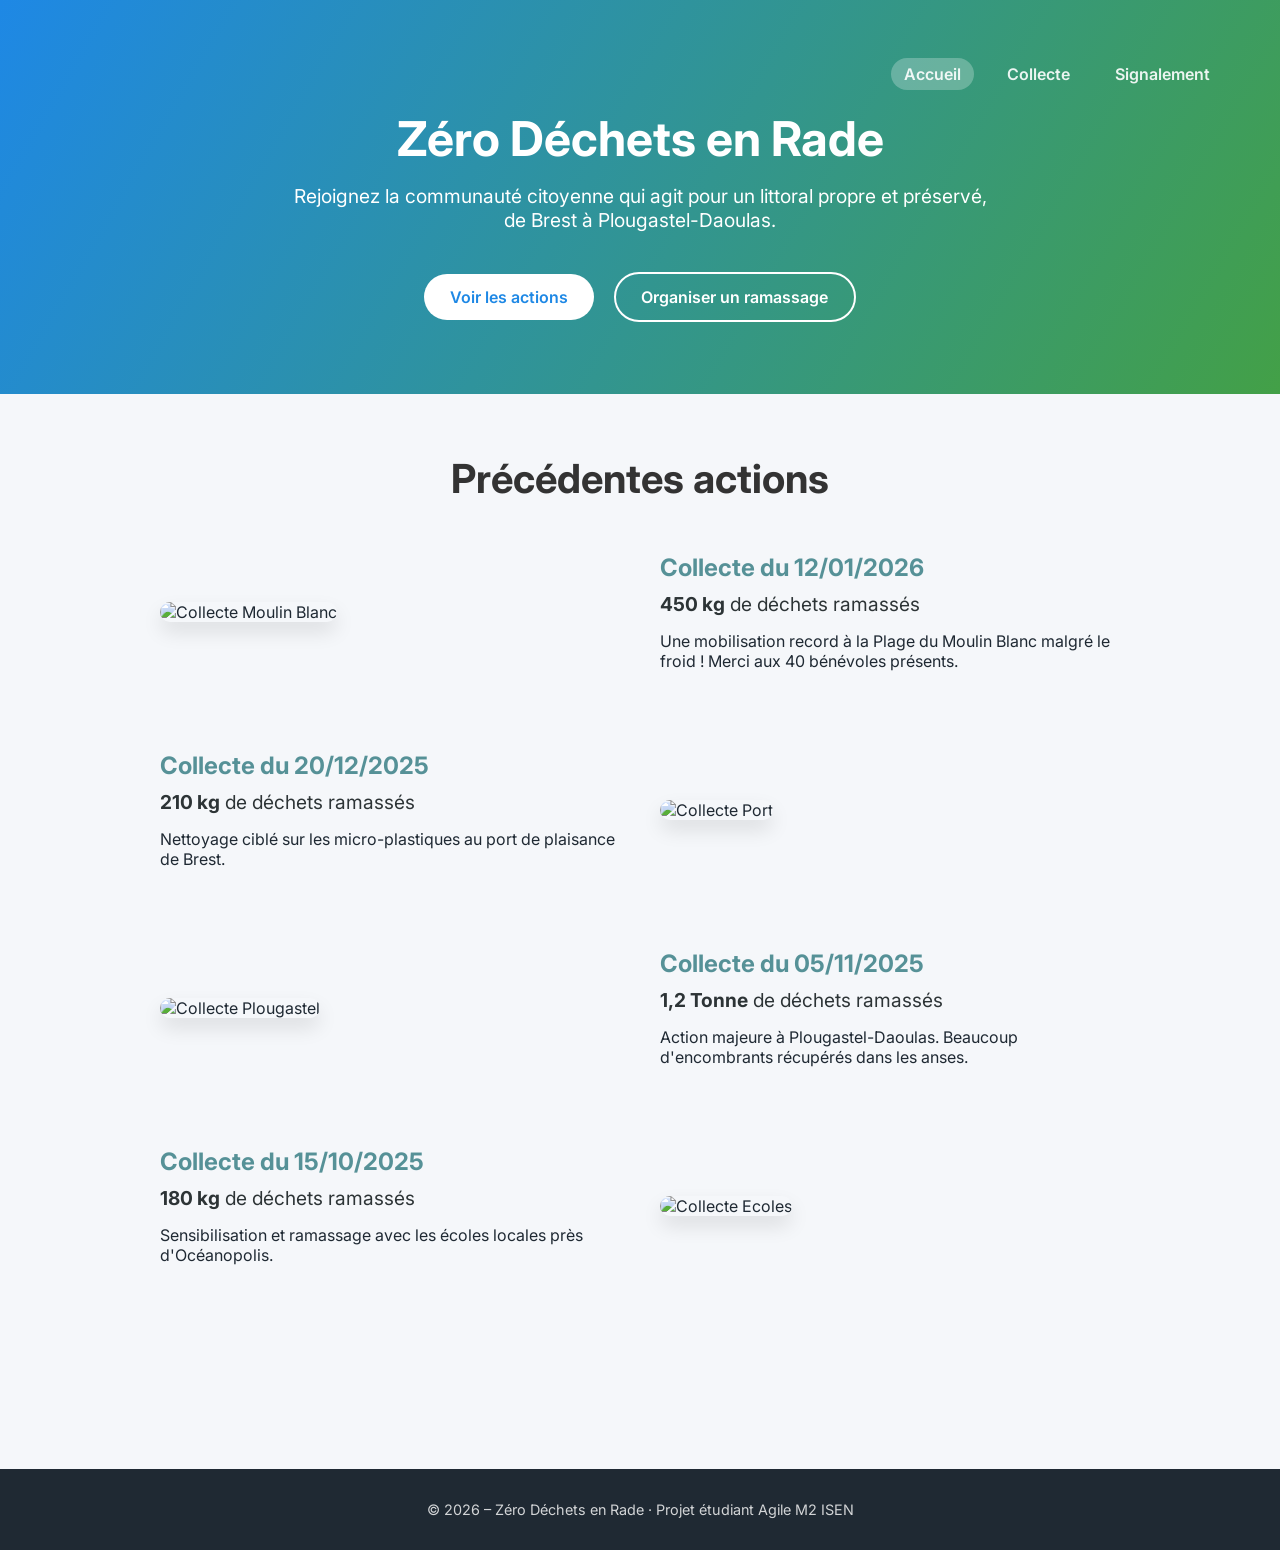
==== actions_precedentes.html @ 159dbde4 "Ajout Backend + Page actions précédentes" ====
<!DOCTYPE html>
<html lang="fr">
<head> 
  <meta charset="UTF-8" />
  <meta name="viewport" content="width=device-width, initial-scale=1.0" />
  <title>Zéro Déchets en Rade</title>

  <!-- Google Font -->
  <link href="https://fonts.googleapis.com/css2?family=Inter:wght@300;400;600;700&display=swap" rel="stylesheet">
  <link rel="stylesheet" href="css/style_bapt.css">
</head>

<body>

  <!-- HERO -->
  <header>
    <div class="accueil-nav">
      <nav class="nav-links" aria-label="Navigation principale">
        <a class="active" href="index.html">Accueil</a>
        <a href="ramassage.html">Collecte</a>
        <a href="signalement.html">Signalement</a>
      </nav>
    </div>
    <h1>Zéro Déchets en Rade</h1>
    <p>Rejoignez la communauté citoyenne qui agit pour un littoral propre et préservé, de Brest à Plougastel-Daoulas.</p>
    <div class="cta-buttons">
      <a href="#" class="btn-primary">Voir les actions</a>
      <a href="#" class="btn-secondary">Organiser un ramassage</a>
    </div>
  </header>    
    <section class="past-actions">
        <h1>Précédentes actions</h1>

        <div class="collecte-row">
            <div class="collecte-text">
                <h2>Collecte du 12/01/2026</h2>
                <p class="stats"><strong>450 kg</strong> de déchets ramassés</p>
                <p>Une mobilisation record à la Plage du Moulin Blanc malgré le froid ! Merci aux 40 bénévoles présents.</p>
            </div>
            <div class="collecte-image">
                <img src="photo1.jpg" alt="Collecte Moulin Blanc">
            </div>
        </div>

        <div class="collecte-row">
            <div class="collecte-text">
                <h2>Collecte du 20/12/2025</h2>
                <p class="stats"><strong>210 kg</strong> de déchets ramassés</p>
                <p>Nettoyage ciblé sur les micro-plastiques au port de plaisance de Brest.</p>
            </div>
            <div class="collecte-image">
                <img src="photo2.jpg" alt="Collecte Port">
            </div>
        </div>

        <div class="collecte-row">
            <div class="collecte-text">
                <h2>Collecte du 05/11/2025</h2>
                <p class="stats"><strong>1,2 Tonne</strong> de déchets ramassés</p>
                <p>Action majeure à Plougastel-Daoulas. Beaucoup d'encombrants récupérés dans les anses.</p>
            </div>
            <div class="collecte-image">
                <img src="photo3.jpg" alt="Collecte Plougastel">
            </div>
        </div>

        <div class="collecte-row">
            <div class="collecte-text">
                <h2>Collecte du 15/10/2025</h2>
                <p class="stats"><strong>180 kg</strong> de déchets ramassés</p>
                <p>Sensibilisation et ramassage avec les écoles locales près d'Océanopolis.</p>
            </div>
            <div class="collecte-image">
                <img src="photo4.jpg" alt="Collecte Ecoles">
            </div>
        </div>
    </section>
    <!-- FOOTER -->
    <footer>
        <p>© 2026 – Zéro Déchets en Rade · Projet étudiant Agile M2 ISEN</p>
    </footer>
</body>
</html>
---- css/style_bapt.css ----
:root {
    --primary: #1e88e5;
    --secondary: #43a047;
    --light: #f5f7fa;
    --dark: #1f2933;
}

* {
    margin: 0;
    padding: 0;
    box-sizing: border-box;
    font-family: 'Inter', sans-serif;
}

body {
    background-color: var(--light);
    color: var(--dark);
}

header {
    background: linear-gradient(120deg, var(--primary), var(--secondary));
    color: white;
    padding: 4rem 2rem;
    text-align: center;
}

header h1 {
    font-size: 3rem;
    margin-bottom: 1rem;
}

header p {
    font-size: 1.2rem;
    max-width: 700px;
    margin: auto;
}

.cta-buttons {
    margin-top: 2rem;
}

.cta-buttons a {
    display: inline-block;
    margin: 0.5rem;
    padding: 0.8rem 1.6rem;
    border-radius: 30px;
    text-decoration: none;
    font-weight: 600;
    transition: 0.3s ease;
}

.btn-primary {
    background-color: white;
    color: var(--primary);
}

.btn-secondary {
    border: 2px solid white;
    color: white;
}

.btn-primary:hover {
    background-color: #e3f2fd;
}

.btn-secondary:hover {
    background-color: rgba(255,255,255,0.2);
}

section {
    padding: 4rem 2rem;
    max-width: 1100px;
    margin: auto;
}

.features {
    display: grid;
    grid-template-columns: repeat(auto-fit, minmax(250px, 1fr));
    gap: 2rem;
}

.card {
    background: white;
    padding: 2rem;
    border-radius: 16px;
    box-shadow: 0 10px 25px rgba(0,0,0,0.08);
    text-align: center;
}

.card h3 {
    margin-bottom: 1rem;
    color: var(--primary);
}

.impact {
    background-color: white;
    border-radius: 20px;
    padding: 3rem;
    text-align: center;
    box-shadow: 0 10px 25px rgba(0,0,0,0.08);
}

.impact-numbers {
    display: grid;
    grid-template-columns: repeat(auto-fit, minmax(150px, 1fr));
    gap: 2rem;
    margin-top: 2rem;
}

.impact-numbers div {
    font-size: 2rem;
    font-weight: 700;
    color: var(--secondary);
}

footer {
    background-color: var(--dark);
    color: white;
    text-align: center;
    padding: 2rem;
    margin-top: 4rem;
}

footer p {
    font-size: 0.9rem;
    opacity: 0.8;
}

/* --- Navbar header --- */
.nav{
  max-width: 1100px;
  margin: 0 auto 2rem auto;
  display: flex;
  align-items: center;
  justify-content: space-between;
  gap: 1rem;
}
.accueil-nav {
    display: flex; /* Active le mode Flexbox */
    justify-content: flex-end; /* Aligne le contenu à droite */
    gap: 20px; /* Ajoute un espace entre chaque lien */
    padding-right: 25px; /* Optionnel : pour ne pas coller au bord */
    padding-bottom: 25px; /* Optionnel : pour ne pas coller au bord */
}
.brand{
  color: white;
  text-decoration: none;
  font-weight: 700;
  letter-spacing: 0.2px;
}
.nav-links a{
  color: rgba(255,255,255,0.9);
  text-decoration: none;
  font-weight: 600;
  margin-left: 1rem;
  padding: 0.4rem 0.8rem;
  border-radius: 999px;
}
.nav-links a:hover{ background: rgba(255,255,255,0.15); }
.nav-links a.active{ background: rgba(255,255,255,0.25); }

/* --- Form --- */
.form label{ display:block; font-weight:600; margin-top: 1rem; }
.form select, .form textarea, .form input[type="file"]{
  width: 100%;
  margin-top: 0.5rem;
  padding: 0.8rem;
  border-radius: 12px;
  border: 1px solid #e5e7eb;
  background: #fff;
}
.btn-block{ display:block; width: 100%; text-align:center; }

/* --- Map placeholder --- */
.map-placeholder{
  margin-top: 1rem;
  border-radius: 16px;
  background: linear-gradient(180deg, #ffffff, #eef2f7);
  border: 1px dashed rgba(31,41,51,0.25);
  padding: 1.2rem;
  min-height: 220px;
  position: relative;
  cursor: pointer;
}
.map-pin{ font-size: 2rem; position: absolute; top: 12px; right: 12px; opacity: 0.9; }

/* --- Photos --- */
.photo-preview{ margin-top: 0.8rem; }
.photo{
  width: 100%;
  max-height: 240px;
  object-fit: cover;
  border-radius: 14px;
  border: 1px solid #e5e7eb;
}

/* --- Card actions --- */
.card-actions{
  display:flex;
  gap: 0.6rem;
  margin-top: 1rem;
  flex-wrap: wrap;
}
.btn-secondary.danger{
  border-color: rgba(219,55,0,0.9);
  color: rgba(219,55,0,0.95);
}
.btn-secondary.danger:hover{
  background: rgba(219,55,0,0.08);
}

.leaflet-map{
  margin-top: 1rem;
  border-radius: 16px;
  height: 320px;
  border: 1px solid rgba(31,41,51,0.15);
  overflow: hidden;
  box-shadow: 0 10px 25px rgba(0,0,0,0.08);
}

.agenda-container {
    padding: 80px 10%;
    background-color: #ffffff;
    text-align: center;
}
/* --- Report card --- */
.report{
  text-align: left;
}

.report-top{
  display: flex;
  align-items: flex-start;
  justify-content: space-between;
  gap: 1rem;
  margin-bottom: 0.8rem;
}

.report-title{
  margin: 0;
  color: var(--dark);
  font-size: 1.15rem;
  line-height: 1.2;
}

/* Badges */
.badge{
  padding: 0.35rem 0.7rem;
  border-radius: 999px;
  font-weight: 700;
  font-size: 0.85rem;
  white-space: nowrap;
  border: 1px solid rgba(31,41,51,0.12);
}

.badge.pending{
  color: var(--primary);
  background: rgba(30,136,229,0.10);
}

.badge.done{
  color: var(--secondary);
  background: rgba(67,160,71,0.12);
}

/* Meta chips */
.meta{
  display: flex;
  flex-wrap: wrap;
  gap: 0.5rem;
  margin-bottom: 0.8rem;
}

.chip{
  display: inline-flex;
  align-items: center;
  gap: 0.35rem;
  padding: 0.35rem 0.65rem;
  border-radius: 999px;
  background: rgba(31,41,51,0.06);
  border: 1px solid rgba(31,41,51,0.08);
  font-weight: 600;
  font-size: 0.85rem;
}

.chip.subtle{
  opacity: 0.8;
}

/* Description */
.report-desc{
  margin-top: 0.2rem;
  opacity: 0.9;
  line-height: 1.45;
}

/* Photo area */
.report-photo{
  margin-top: 0.9rem;
}

.photo-placeholder{
  height: 180px;
  border-radius: 14px;
  border: 1px dashed rgba(31,41,51,0.20);
  background: linear-gradient(180deg, #ffffff, #eef2f7);
  display: flex;
  flex-direction: column;
  align-items: center;
  justify-content: center;
  gap: 0.4rem;
  color: rgba(31,41,51,0.75);
}

.photo-placeholder span{
  font-size: 1.6rem;
}

.photo-placeholder small{
  font-weight: 600;
  opacity: 0.85;
}

/* Actions: keep consistent width */
.card-actions button{
  padding: 0.7rem 1.1rem;
  border-radius: 999px;
}

.section-header h2 {
    font-size: 2rem;
    color: #333;
    margin-bottom: 10px;
}

.agenda-grid {
    display: flex;
    flex-direction: column;
    gap: 20px;
    max-width: 800px;
    margin: 40px auto 0;
}

.event-card {
    display: flex;
    align-items: center;
    justify-content: space-between;
    padding: 20px;
    border: 1px solid #eee;
    border-radius: 15px;
    transition: all 0.3s ease;
}

.event-card:hover {
    border-color: #569197;
    box-shadow: 0 10px 20px rgba(0,0,0,0.05);
}

.event-date {
    background: #569197;
    color: white;
    padding: 10px 15px;
    border-radius: 10px;
    font-weight: bold;
    line-height: 1.2;
}

.event-date span { display: block; font-size: 0.8em; }

.event-info { text-align: left; flex: 1; margin: 0 30px; }

.btn-event {
    background: transparent;
    border: 2px solid #569197;
    color: #569197;
    padding: 10px 20px;
    border-radius: 25px;
    text-decoration: none;
    font-weight: bold;
    transition: 0.3s;
}

.btn-event:hover {
    background: #569197;
    color: white;
}

.goal-container {
    padding: 0px 10%;
    background-color: #f0f7f8;
    text-align: center;
    border-radius: 20px;
    margin: 10px 10%;
}

.goal-header h2 {
    color: #333;
    margin-bottom: 10px;
}

.progress-wrapper {
    max-width: 700px;
    margin: 30px auto;
}

.progress-info {
    display: flex;
    justify-content: space-between;
    margin-bottom: 10px;
    font-weight: bold;
    color: #569197;
}

/* Fond de la barre */
.progress-bar-bg {
    background-color: #e0e0e0;
    height: 30px;
    border-radius: 15px;
    overflow: hidden; /* Pour que le remplissage ne dépasse pas des arrondis */
    box-shadow: inset 0 2px 5px rgba(0,0,0,0.1);
}

/* Remplissage de la barre */
.progress-bar-fill {
    height: 100%;
    background: linear-gradient(90deg, #569197, #84b8be);
    display: flex;
    align-items: center;
    justify-content: flex-end;
    padding-right: 15px;
    color: white;
    font-weight: bold;
    font-size: 0.9rem;
    transition: width 1.5s ease-in-out; /* Animation au chargement */
}

.goal-footer {
    margin-top: 20px;
    font-style: italic;
    color: #666;
}

.past-actions {
    max-width: 1000px;
    margin: 0 auto;
    padding: 60px 20px;
}

.past-actions h1 {
    text-align: center;
    color: #333;
    margin-bottom: 50px;
    font-size: 2.5rem;
}

.collecte-row {
    display: flex;
    align-items: center;
    gap: 40px;
    margin-bottom: 80px;
}

/* L'astuce magique : inverse l'ordre pour les lignes paires (2, 4, 6...) */
.collecte-row:nth-child(even) {
    flex-direction: row-reverse;
}

.collecte-text {
    flex: 1;
}

.collecte-text h2 {
    color: #569197;
    margin-bottom: 10px;
}

.collecte-text .stats {
    font-size: 1.2rem;
    color: #2d3436;
    margin-bottom: 15px;
}

.collecte-image {
    flex: 1;
}

.collecte-image img {
    width: 100%;
    height: 300px;
    object-fit: cover; /* Recadre l'image proprement sans la déformer */
    border-radius: 15px;
    box-shadow: 0 10px 20px rgba(0,0,0,0.1);
}

/* Version Mobile : On remet tout en colonne */
@media (max-width: 768px) {
    .collecte-row, .collecte-row:nth-child(even) {
        flex-direction: column;
        text-align: center;
    }
}
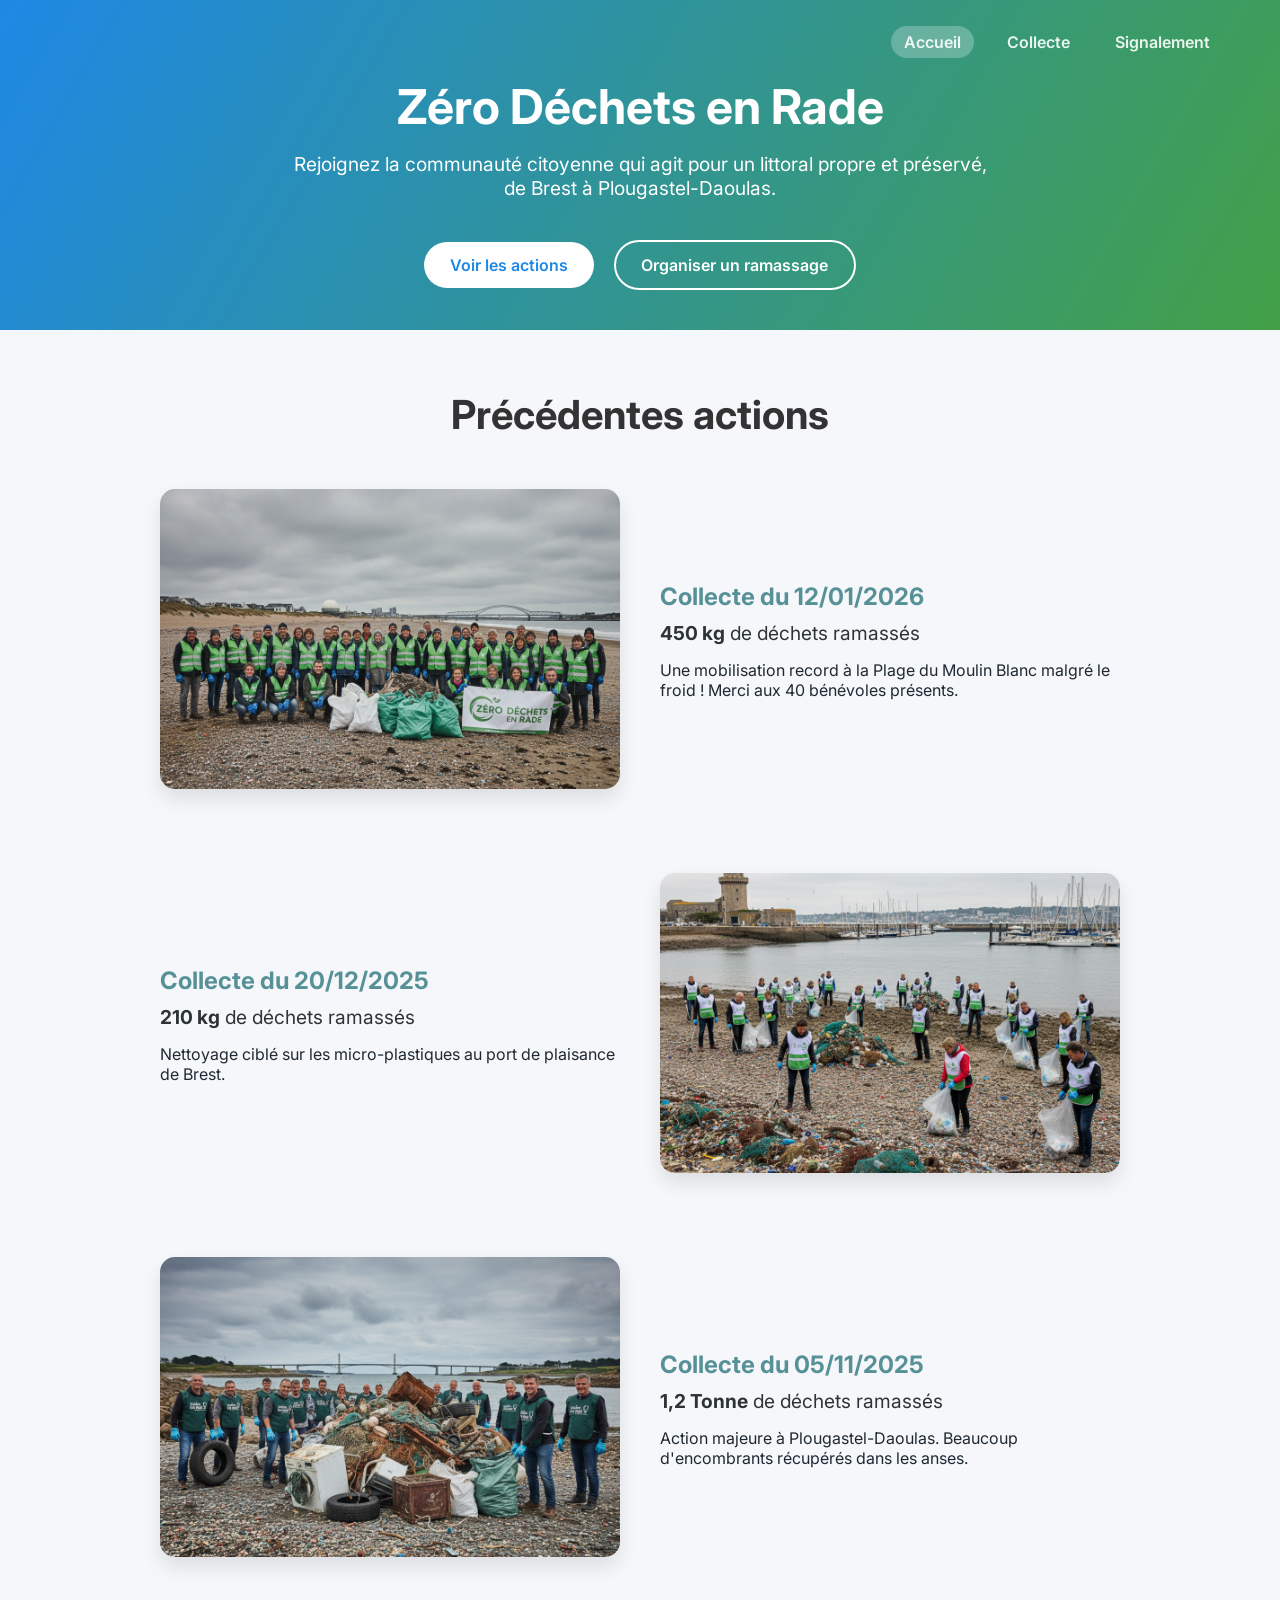
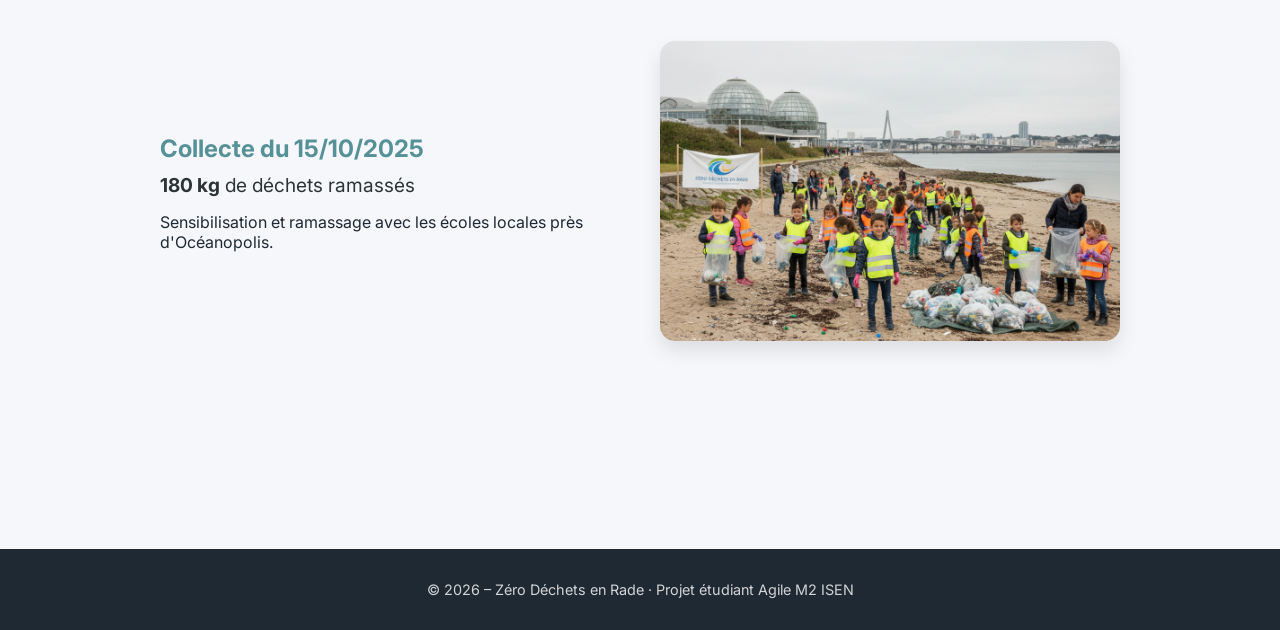
==== commit 0c079ca9: "modifs" ====
--- a/actions_precedentes.html
+++ b/actions_precedentes.html
@@ -24,8 +24,8 @@
     <h1>Zéro Déchets en Rade</h1>
     <p>Rejoignez la communauté citoyenne qui agit pour un littoral propre et préservé, de Brest à Plougastel-Daoulas.</p>
     <div class="cta-buttons">
-      <a href="#" class="btn-primary">Voir les actions</a>
-      <a href="#" class="btn-secondary">Organiser un ramassage</a>
+      <a href="actions_precedentes.html" class="btn-primary">Voir les actions</a>
+      <a href="ramassage.html" class="btn-secondary">Organiser un ramassage</a>
     </div>
   </header>    
     <section class="past-actions">
@@ -38,7 +38,7 @@
                 <p>Une mobilisation record à la Plage du Moulin Blanc malgré le froid ! Merci aux 40 bénévoles présents.</p>
             </div>
             <div class="collecte-image">
-                <img src="photo1.jpg" alt="Collecte Moulin Blanc">
+                <img src="figures/40_bénévoles.png" alt="Collecte Moulin Blanc">
             </div>
         </div>
 
@@ -49,7 +49,7 @@
                 <p>Nettoyage ciblé sur les micro-plastiques au port de plaisance de Brest.</p>
             </div>
             <div class="collecte-image">
-                <img src="photo2.jpg" alt="Collecte Port">
+                <img src="figures/port_de_plaisance.png" alt="Collecte Port">
             </div>
         </div>
 
@@ -60,7 +60,7 @@
                 <p>Action majeure à Plougastel-Daoulas. Beaucoup d'encombrants récupérés dans les anses.</p>
             </div>
             <div class="collecte-image">
-                <img src="photo3.jpg" alt="Collecte Plougastel">
+                <img src="figures/grosse_recolte.png" alt="Collecte Plougastel">
             </div>
         </div>
 
@@ -71,7 +71,7 @@
                 <p>Sensibilisation et ramassage avec les écoles locales près d'Océanopolis.</p>
             </div>
             <div class="collecte-image">
-                <img src="photo4.jpg" alt="Collecte Ecoles">
+                <img src="figures/ecole_oceano.png" alt="Collecte Ecoles">
             </div>
         </div>
     </section>
--- a/css/style_bapt.css
+++ b/css/style_bapt.css
@@ -21,7 +21,7 @@
 header {
     background: linear-gradient(120deg, var(--primary), var(--secondary));
     color: white;
-    padding: 4rem 2rem;
+    padding: 2rem 2rem;
     text-align: center;
 }
 
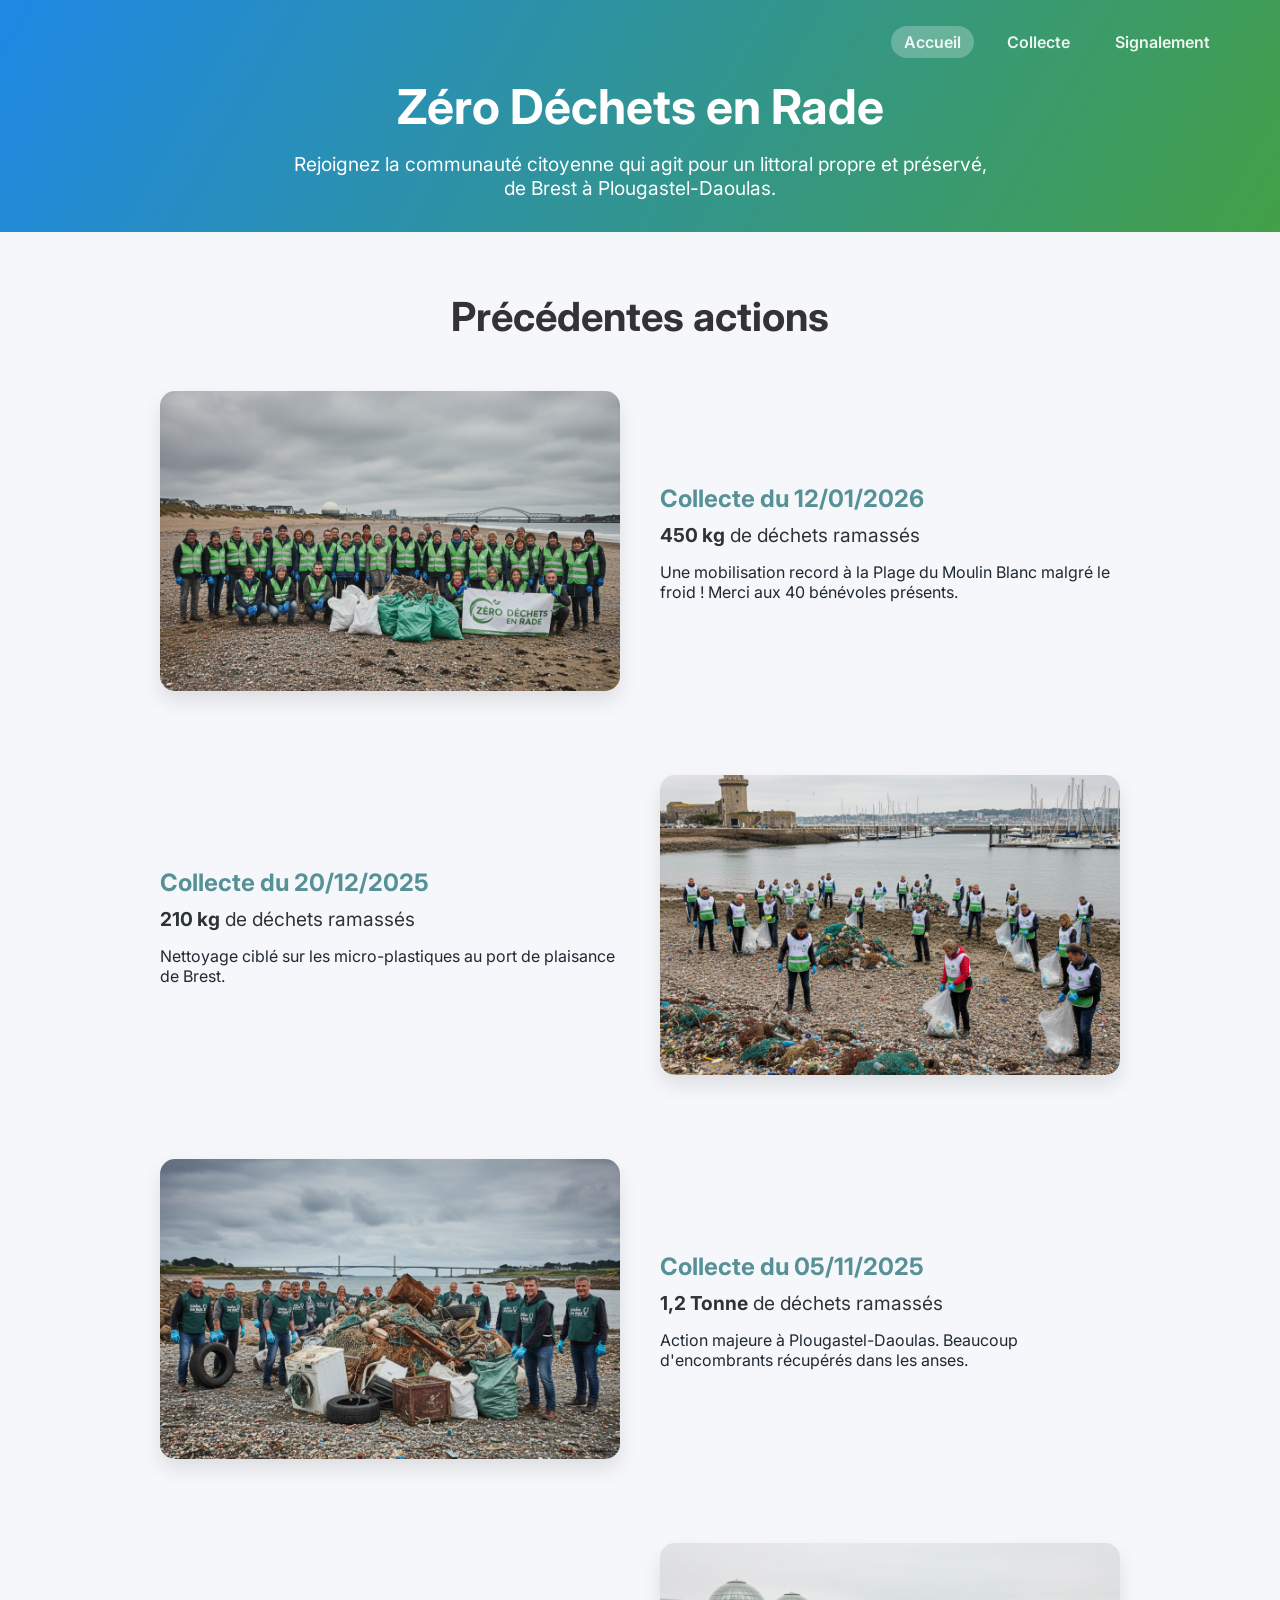
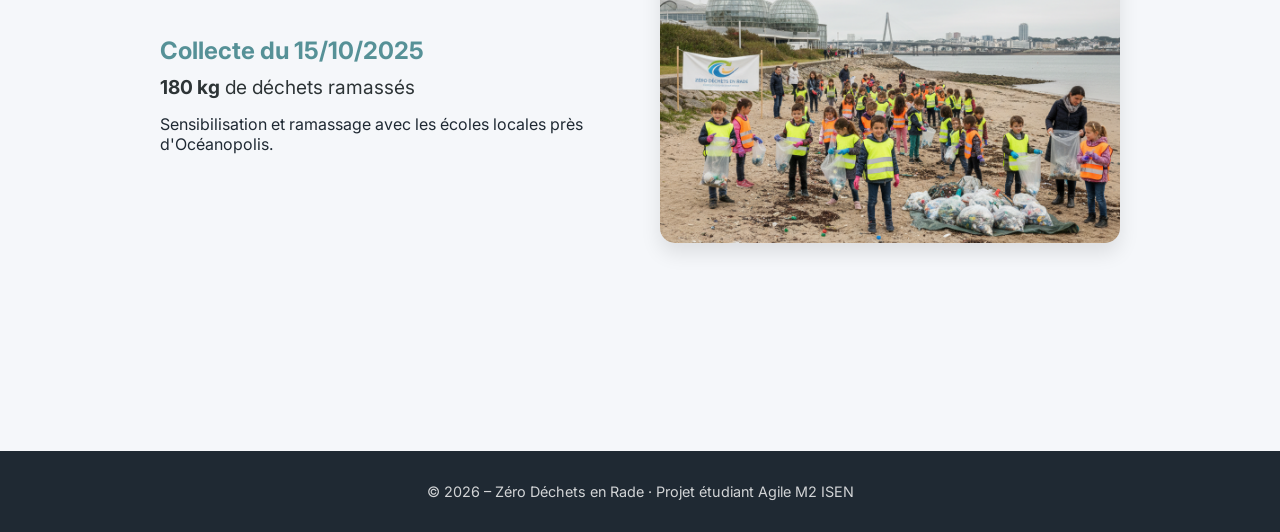
==== commit f761f967: "ffff" ====
--- a/actions_precedentes.html
+++ b/actions_precedentes.html
@@ -23,10 +23,7 @@
     </div>
     <h1>Zéro Déchets en Rade</h1>
     <p>Rejoignez la communauté citoyenne qui agit pour un littoral propre et préservé, de Brest à Plougastel-Daoulas.</p>
-    <div class="cta-buttons">
-      <a href="actions_precedentes.html" class="btn-primary">Voir les actions</a>
-      <a href="ramassage.html" class="btn-secondary">Organiser un ramassage</a>
-    </div>
+
   </header>    
     <section class="past-actions">
         <h1>Précédentes actions</h1>
--- a/css/style_bapt.css
+++ b/css/style_bapt.css
@@ -50,18 +50,19 @@
     transition: 0.3s ease;
 }
 
-.btn-primary {
-    background-color: white;
-    color: var(--primary);
-}
 
 .btn-secondary {
     border: 2px solid white;
     color: white;
 }
 
-.btn-primary:hover {
-    background-color: #e3f2fd;
+html {
+    scroll-behavior: smooth;
+}
+
+#impact-collectif {
+    /* Cette valeur définit l'espace "de sécurité" au-dessus de la section lors du défilement */
+    scroll-margin-top: 100px; 
 }
 
 .btn-secondary:hover {
